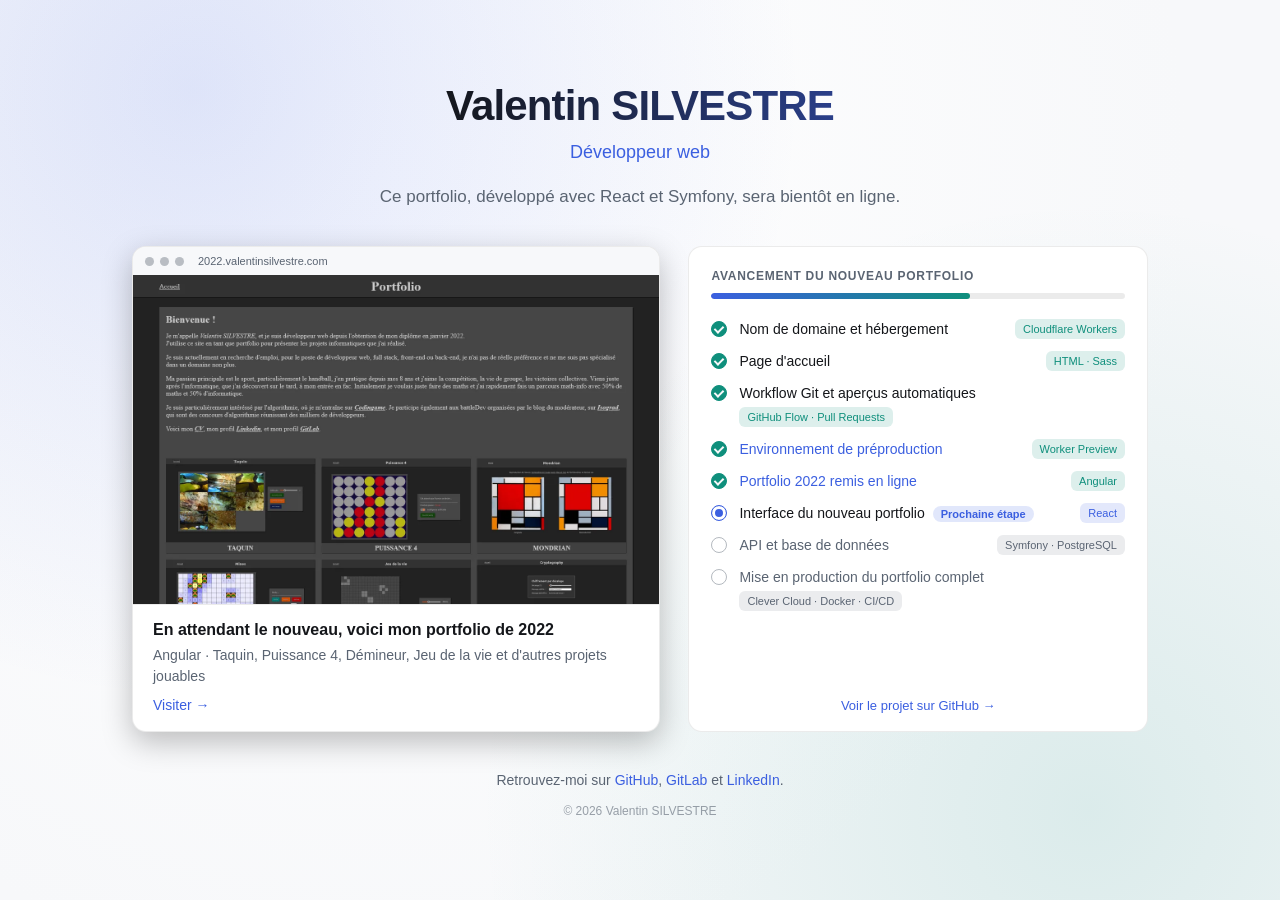
==== public/index.html @ eb4ae09c "feat: redesign landing page, add SEO and publish only public/ directory" ====
<!DOCTYPE html>
<html lang="fr">
    <head>
        <meta charset="UTF-8">
        <meta content="width=device-width, initial-scale=1.0" name="viewport">
        <title>Valentin SILVESTRE — Développeur web</title>
        <meta content="Valentin SILVESTRE, développeur web. Découvrez mon portfolio 2022 et suivez l'avancement de mon nouveau portfolio en React et Symfony."
              name="description">
        <link href="https://valentinsilvestre.com/" rel="canonical">

        <!-- Aperçu lors d'un partage (LinkedIn, Facebook, messageries…) -->
        <meta content="website" property="og:type">
        <meta content="fr_FR" property="og:locale">
        <meta content="Valentin SILVESTRE" property="og:site_name">
        <meta content="https://valentinsilvestre.com/" property="og:url">
        <meta content="Valentin SILVESTRE — Développeur web" property="og:title">
        <meta content="Découvrez mon portfolio 2022 et suivez l'avancement de mon nouveau portfolio en React et Symfony."
              property="og:description">
        <meta content="https://valentinsilvestre.com/images/og-image.jpg" property="og:image">
        <meta content="1200" property="og:image:width">
        <meta content="630" property="og:image:height">
        <meta content="Page d'accueil de Valentin SILVESTRE : portfolio 2022 et avancement du nouveau portfolio"
              property="og:image:alt">
        <meta content="summary_large_image" name="twitter:card">

        <!-- Couleur de la barre du navigateur sur mobile, selon le thème -->
        <meta content="#0f1115" media="(prefers-color-scheme: dark)" name="theme-color">
        <meta content="#f7f8fa" media="(prefers-color-scheme: light)" name="theme-color">

        <link href="favicon.ico" rel="icon" type="image/x-icon">
        <link href="style.css" rel="stylesheet">

        <!-- Données structurées : présente la personne aux moteurs de recherche (https://schema.org/Person) -->
        <script type="application/ld+json">
            {
                "@context": "https://schema.org",
                "@type": "Person",
                "name": "Valentin SILVESTRE",
                "jobTitle": "Développeur web",
                "url": "https://valentinsilvestre.com/",
                "sameAs": [
                    "https://github.com/ValentinSILVESTRE",
                    "https://gitlab.com/ValentinSILVESTRE",
                    "https://www.linkedin.com/in/valentin-silvestre1/"
                ]
            }
        </script>
    </head>
    <body>
        <div class="card">
            <h1>Valentin SILVESTRE</h1>
            <p class="role">Développeur web</p>
            <p class="subtitle">
                Ce portfolio, développé avec React et Symfony, sera bientôt en ligne.
            </p>

            <!-- Empilés sur mobile, côte à côte sur grand écran (portfolio 2022 à gauche, avancement à droite) -->
            <div class="panels">
                <a class="showcase" href="https://2022.valentinsilvestre.com">
                    <span class="showcase-frame">
                        <span class="showcase-bar">
                            <span></span><span></span><span></span>
                            <span class="showcase-url">2022.valentinsilvestre.com</span>
                        </span>
                        <img alt="Page d'accueil du portfolio 2022 avec la liste des projets" height="800"
                             src="images/portfolio-2022.webp" width="1280">
                    </span>
                    <span class="showcase-body">
                        <span class="showcase-title">En attendant le nouveau, voici mon portfolio de 2022</span>
                        <span class="showcase-text">
                            Angular · Taquin, Puissance 4, Démineur, Jeu de la vie et d'autres projets jouables
                        </span>
                        <span class="showcase-link">Visiter →</span>
                    </span>
                </a>

                <div class="progress">
                    <p class="progress-title">Avancement du nouveau portfolio</p>
                    <!-- Largeur à mettre à jour selon le nombre d'étapes « done » : 5 sur 8 = 62,5 % -->
                    <div aria-label="Avancement : 5 étapes sur 8" aria-valuemax="8" aria-valuemin="0" aria-valuenow="5"
                         class="progress-bar" role="progressbar">
                        <span style="width: 62.5%"></span>
                    </div>
                    <ul class="progress-list">
                        <li class="done">
                            <span class="step">Nom de domaine et hébergement</span>
                            <span class="tags">Cloudflare Workers</span>
                        </li>
                        <li class="done">
                            <span class="step">Page d'accueil</span>
                            <span class="tags">HTML · Sass</span>
                        </li>
                        <li class="done">
                            <span class="step">Workflow Git et aperçus automatiques</span>
                            <span class="tags">GitHub Flow · Pull Requests</span>
                        </li>
                        <li class="done">
                            <a class="step" href="https://develop-portfolio.valentin-silvestre.workers.dev/"
                               rel="noopener" target="_blank">Environnement de préproduction</a>
                            <span class="tags">Worker Preview</span>
                        </li>
                        <li class="done">
                            <a class="step" href="https://2022.valentinsilvestre.com">Portfolio 2022 remis en ligne</a>
                            <span class="tags">Angular</span>
                        </li>
                        <li class="next">
                            <span class="step">Interface du nouveau portfolio</span>
                            <span class="tags">React</span>
                        </li>
                        <li>
                            <span class="step">API et base de données</span>
                            <span class="tags">Symfony · PostgreSQL</span>
                        </li>
                        <li>
                            <span class="step">Mise en production du portfolio complet</span>
                            <span class="tags">Clever Cloud · Docker · CI/CD</span>
                        </li>
                    </ul>
                    <p class="repo-link">
                        <a href="https://github.com/ValentinSILVESTRE/Portfolio" rel="noopener" target="_blank">Voir le
                            projet sur GitHub →</a>
                    </p>
                </div>
            </div>

            <p class="contact">
                Retrouvez-moi sur
                <a href="https://github.com/ValentinSILVESTRE/" rel="noopener" target="_blank">GitHub</a>,
                <a href="https://gitlab.com/ValentinSILVESTRE" rel="noopener" target="_blank">GitLab</a>
                et
                <a href="https://www.linkedin.com/in/valentin-silvestre1/" rel="noopener" target="_blank">LinkedIn</a>.
            </p>

            <footer>© 2026 Valentin SILVESTRE</footer>
        </div>
    </body>
</html>
---- public/style.css ----
@charset "UTF-8";
:root {
  --bg: #f7f8fa;
  --bg-alt: #ffffff;
  --text: #14161a;
  --text-dim: #5a6472;
  --accent: #3b5fe0;
  --accent-2: #0f8f7c;
  --border: rgba(0, 0, 0, 0.08);
}

@media (prefers-color-scheme: dark) {
  :root:not([data-theme=light]) {
    --bg: #0f1115;
    --bg-alt: #15181f;
    --text: #f2f3f5;
    --text-dim: #9aa0ab;
    --accent: #6c8cff;
    --accent-2: #3ec9b0;
    --border: rgba(255, 255, 255, 0.08);
  }
}
:root[data-theme=dark] {
  --bg: #0f1115;
  --bg-alt: #15181f;
  --text: #f2f3f5;
  --text-dim: #9aa0ab;
  --accent: #6c8cff;
  --accent-2: #3ec9b0;
  --border: rgba(255, 255, 255, 0.08);
}

* {
  box-sizing: border-box;
}

body {
  display: flex;
  align-items: center;
  justify-content: center;
  min-height: 100vh;
  margin: 0;
  padding: 24px;
}
@media (max-width: 600px) {
  body {
    padding: 16px;
  }
}
body {
  background: radial-gradient(circle at 15% 10%, color-mix(in srgb, var(--accent) 16%, transparent), transparent 45%), radial-gradient(circle at 85% 90%, color-mix(in srgb, var(--accent-2) 12%, transparent), transparent 45%), radial-gradient(circle at 30% 20%, var(--bg-alt), var(--bg) 70%);
  background-attachment: fixed;
  color: var(--text);
  font-family: -apple-system, BlinkMacSystemFont, "Segoe UI", Roboto, Helvetica, Arial, sans-serif, "Apple Color Emoji", "Segoe UI Emoji";
}

h1 {
  margin: 0 0 12px;
  background: linear-gradient(90deg, var(--text) 30%, var(--accent));
  -webkit-background-clip: text;
  background-clip: text;
  color: transparent;
  font-size: clamp(28px, 5vw, 42px);
  font-weight: 700;
  letter-spacing: -0.02em;
}

.role {
  margin: 0 0 20px;
  color: var(--accent);
  font-size: 18px;
  font-weight: 500;
}

.subtitle {
  margin: 0 0 36px;
  color: var(--text-dim);
  font-size: 17px;
  line-height: 1.6;
}

.card {
  width: 100%;
  max-width: 560px;
  padding: 48px 32px;
  text-align: center;
}
@media (max-width: 600px) {
  .card {
    padding: 32px 0;
  }
}
@media (min-width: 960px) {
  .card {
    max-width: 1080px;
  }
}

.panels {
  display: grid;
  grid-template-columns: minmax(0, 1fr);
  gap: 32px;
  align-items: start;
}
@media (min-width: 960px) {
  .panels {
    grid-template-columns: minmax(0, 1.15fr) minmax(0, 1fr);
    gap: 28px;
    align-items: stretch;
  }
}

.showcase {
  border: 1px solid var(--border);
  border-radius: 14px;
  background: var(--bg-alt);
  display: block;
  overflow: hidden;
  color: inherit;
  text-align: left;
  text-decoration: none;
  box-shadow: 0 10px 30px rgba(0, 0, 0, 0.25);
  transition: transform 0.2s, border-color 0.2s, box-shadow 0.2s;
}
.showcase:hover, .showcase:focus-visible {
  border-color: var(--accent);
  box-shadow: 0 14px 36px rgba(0, 0, 0, 0.35);
  transform: translateY(-3px);
}
.showcase:hover .showcase-link, .showcase:focus-visible .showcase-link {
  text-decoration: underline;
}

.showcase-frame {
  display: block;
  border-bottom: 1px solid var(--border);
}
.showcase-frame img {
  display: block;
  width: 100%;
  height: auto;
}

.showcase-bar {
  display: flex;
  align-items: center;
  gap: 6px;
  padding: 8px 12px;
  background: var(--bg);
}
.showcase-bar > span:not(.showcase-url) {
  width: 9px;
  height: 9px;
  border-radius: 50%;
  background: var(--text-dim);
  opacity: 0.4;
}

.showcase-url {
  margin-left: 8px;
  color: var(--text-dim);
  font-size: 11px;
}

.showcase-body {
  display: flex;
  flex-direction: column;
  gap: 6px;
  padding: 16px 20px 18px;
}

.showcase-title {
  font-size: 16px;
  font-weight: 600;
}

.showcase-text {
  color: var(--text-dim);
  font-size: 14px;
  line-height: 1.5;
}

.showcase-link {
  margin-top: 4px;
  color: var(--accent);
  font-size: 14px;
  font-weight: 500;
}

.progress {
  border: 1px solid var(--border);
  border-radius: 14px;
  background: var(--bg-alt);
  padding: 22px 22px 18px;
  text-align: left;
}
@media (min-width: 960px) {
  .progress {
    display: flex;
    flex-direction: column;
  }
}

.progress-title {
  margin: 0 0 10px;
  color: var(--text-dim);
  font-size: 12px;
  font-weight: 600;
  letter-spacing: 0.06em;
  text-transform: uppercase;
}

.progress-bar {
  overflow: hidden;
  height: 6px;
  margin-bottom: 20px;
  border-radius: 999px;
  background: var(--border);
}
.progress-bar span {
  display: block;
  height: 100%;
  border-radius: inherit;
  background: linear-gradient(90deg, var(--accent), var(--accent-2));
}

.progress-list {
  display: flex;
  flex-direction: column;
  gap: 12px;
  margin: 0;
  padding: 0;
  list-style: none;
}
.progress-list li {
  position: relative;
  display: flex;
  flex-wrap: wrap;
  align-items: center;
  justify-content: space-between;
  gap: 4px 12px;
  padding-left: 28px;
  color: var(--text-dim);
  font-size: 14px;
  line-height: 20px;
}
.progress-list a.step {
  color: var(--accent);
  font-weight: 500;
  text-decoration: none;
}
.progress-list a.step:hover {
  text-decoration: underline;
}

.progress-list li::before {
  content: "";
  position: absolute;
  top: 2px;
  left: 0;
  box-sizing: border-box;
  width: 16px;
  height: 16px;
  border: 1.5px solid var(--text-dim);
  border-radius: 50%;
  opacity: 0.45;
}
.progress-list li.done {
  color: var(--text);
}
.progress-list li.done::before {
  border-color: var(--accent-2);
  background: var(--accent-2);
  opacity: 1;
}
.progress-list li.done::after {
  content: "";
  position: absolute;
  top: 5px;
  left: 5px;
  box-sizing: border-box;
  width: 6px;
  height: 9px;
  border: solid var(--bg);
  border-width: 0 2px 2px 0;
  transform: rotate(45deg);
}
.progress-list li.next {
  color: var(--text);
}
.progress-list li.next::before {
  border-color: var(--accent);
  box-shadow: inset 0 0 0 3px var(--bg-alt), inset 0 0 0 8px var(--accent);
  opacity: 1;
}
.progress-list li.next .step::after {
  content: "Prochaine étape";
  margin-left: 8px;
  padding: 2px 8px;
  border-radius: 999px;
  background: color-mix(in srgb, var(--accent) 15%, transparent);
  color: var(--accent);
  font-size: 11px;
  font-weight: 600;
  line-height: 16px;
}

.tags {
  padding: 2px 8px;
  border-radius: 6px;
  background: color-mix(in srgb, var(--text-dim) 12%, transparent);
  color: var(--text-dim);
  font-size: 11px;
  font-weight: 500;
  line-height: 16px;
}
.done > .tags {
  background: color-mix(in srgb, var(--accent-2) 14%, transparent);
  color: var(--accent-2);
}
.next > .tags {
  background: color-mix(in srgb, var(--accent) 14%, transparent);
  color: var(--accent);
}

.repo-link {
  margin: 18px 0 0;
  font-size: 13px;
  text-align: center;
}
.repo-link a {
  color: var(--accent);
  font-weight: 500;
  text-decoration: none;
}
.repo-link a:hover {
  text-decoration: underline;
}
@media (min-width: 960px) {
  .repo-link {
    margin-top: auto;
    padding-top: 18px;
  }
}

.contact {
  margin: 40px 0 0;
  color: var(--text-dim);
  font-size: 14px;
}
.contact a {
  color: var(--accent);
  font-weight: 500;
  text-decoration: none;
}
.contact a:hover {
  text-decoration: underline;
}

footer {
  margin-top: 16px;
  color: var(--text-dim);
  font-size: 12px;
  opacity: 0.6;
}
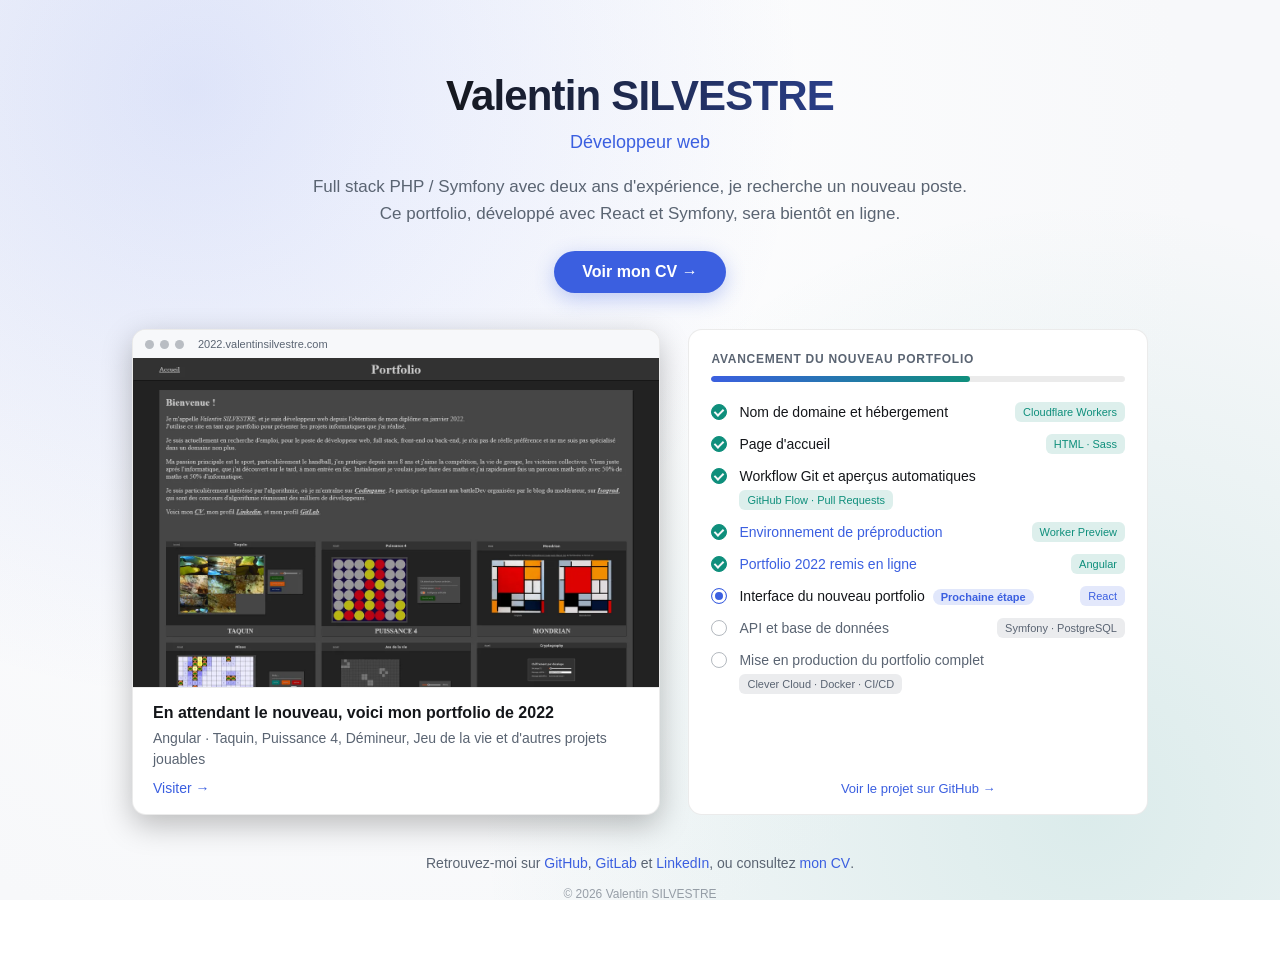
==== commit ebd64e45: "feat: publish CV page and highlight it on the landing page" ====
--- a/public/index.html
+++ b/public/index.html
@@ -4,7 +4,7 @@
         <meta charset="UTF-8">
         <meta content="width=device-width, initial-scale=1.0" name="viewport">
         <title>Valentin SILVESTRE — Développeur web</title>
-        <meta content="Valentin SILVESTRE, développeur web. Découvrez mon portfolio 2022 et suivez l'avancement de mon nouveau portfolio en React et Symfony."
+        <meta content="Valentin SILVESTRE, développeur web full stack PHP / Symfony. Consultez mon CV, découvrez mon portfolio 2022 et suivez l'avancement de mon nouveau portfolio en React et Symfony."
               name="description">
         <link href="https://valentinsilvestre.com/" rel="canonical">
 
@@ -14,12 +14,12 @@
         <meta content="Valentin SILVESTRE" property="og:site_name">
         <meta content="https://valentinsilvestre.com/" property="og:url">
         <meta content="Valentin SILVESTRE — Développeur web" property="og:title">
-        <meta content="Découvrez mon portfolio 2022 et suivez l'avancement de mon nouveau portfolio en React et Symfony."
+        <meta content="Consultez mon CV, découvrez mon portfolio 2022 et suivez l'avancement de mon nouveau portfolio en React et Symfony."
               property="og:description">
         <meta content="https://valentinsilvestre.com/images/og-image.jpg" property="og:image">
         <meta content="1200" property="og:image:width">
         <meta content="630" property="og:image:height">
-        <meta content="Page d'accueil de Valentin SILVESTRE : portfolio 2022 et avancement du nouveau portfolio"
+        <meta content="Page d'accueil de Valentin SILVESTRE : lien vers le CV, portfolio 2022 et avancement du nouveau portfolio"
               property="og:image:alt">
         <meta content="summary_large_image" name="twitter:card">
 
@@ -51,8 +51,10 @@
             <h1>Valentin SILVESTRE</h1>
             <p class="role">Développeur web</p>
             <p class="subtitle">
+                Full stack PHP / Symfony avec deux ans d'expérience, je recherche un nouveau poste.<br>
                 Ce portfolio, développé avec React et Symfony, sera bientôt en ligne.
             </p>
+            <a class="cta" href="cv/">Voir mon CV →</a>
 
             <!-- Empilés sur mobile, côte à côte sur grand écran (portfolio 2022 à gauche, avancement à droite) -->
             <div class="panels">
@@ -128,7 +130,8 @@
                 <a href="https://github.com/ValentinSILVESTRE/" rel="noopener" target="_blank">GitHub</a>,
                 <a href="https://gitlab.com/ValentinSILVESTRE" rel="noopener" target="_blank">GitLab</a>
                 et
-                <a href="https://www.linkedin.com/in/valentin-silvestre1/" rel="noopener" target="_blank">LinkedIn</a>.
+                <a href="https://www.linkedin.com/in/valentin-silvestre1/" rel="noopener" target="_blank">LinkedIn</a>,
+                ou consultez <a href="cv/">mon CV</a>.
             </p>
 
             <footer>© 2026 Valentin SILVESTRE</footer>
--- a/public/style.css
+++ b/public/style.css
@@ -73,10 +73,32 @@
 }
 
 .subtitle {
-  margin: 0 0 36px;
+  margin: 0 0 24px;
   color: var(--text-dim);
   font-size: 17px;
   line-height: 1.6;
+}
+
+.cta {
+  display: inline-block;
+  margin: 0 0 36px;
+  padding: 12px 28px;
+  border-radius: 999px;
+  background: var(--accent);
+  color: var(--bg-alt);
+  font-size: 16px;
+  font-weight: 600;
+  text-decoration: none;
+  box-shadow: 0 6px 20px color-mix(in srgb, var(--accent) 30%, transparent);
+  transition: transform 0.15s ease, box-shadow 0.15s ease;
+}
+.cta:hover {
+  box-shadow: 0 8px 24px color-mix(in srgb, var(--accent) 40%, transparent);
+  transform: translateY(-1px);
+}
+.cta:focus-visible {
+  outline: 2px solid var(--accent);
+  outline-offset: 3px;
 }
 
 .card {
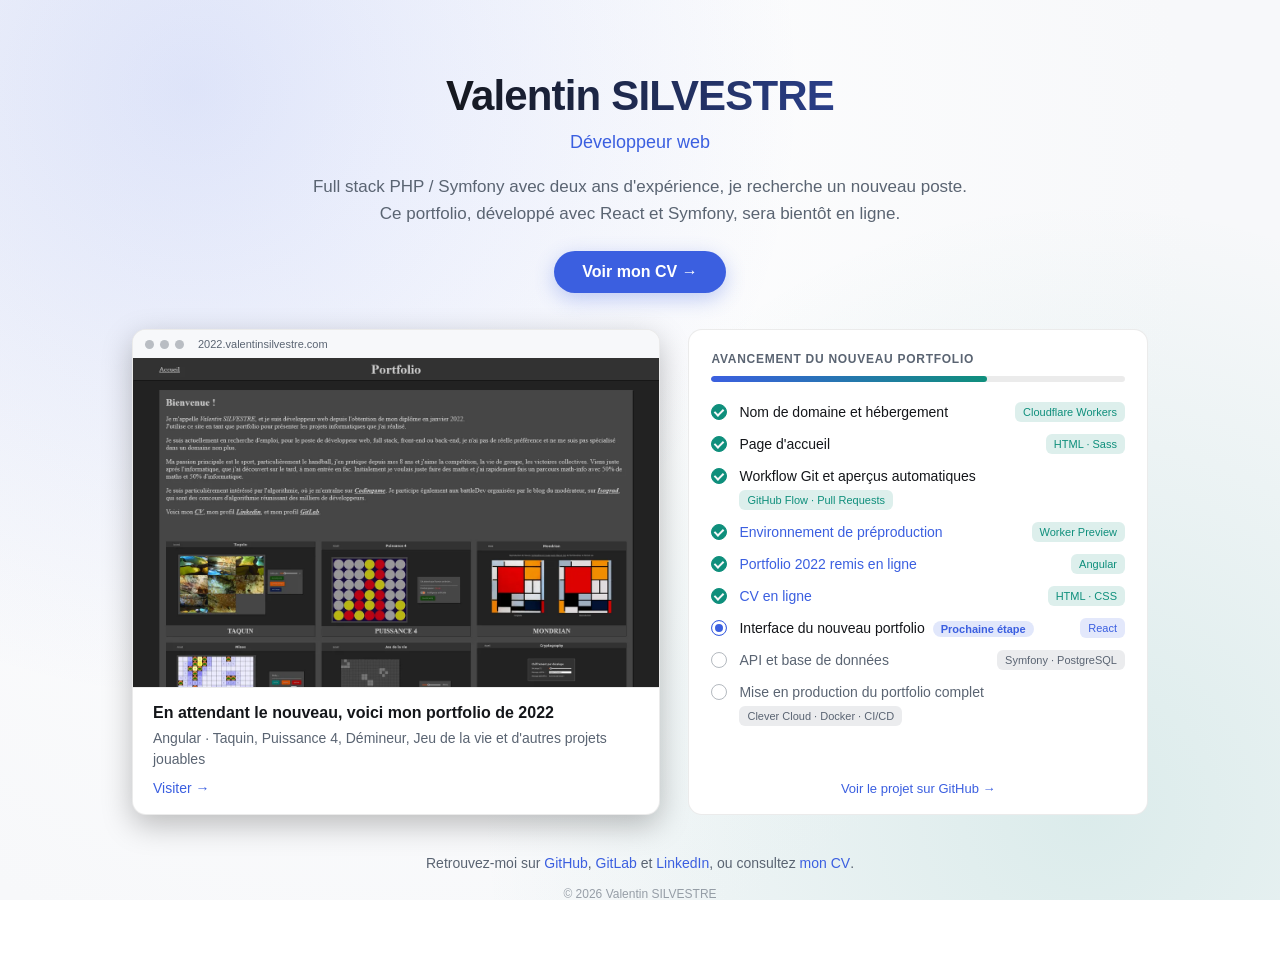
==== commit 8ba62253: "feat: add CV step to the landing page progress card" ====
--- a/public/index.html
+++ b/public/index.html
@@ -78,10 +78,10 @@
 
                 <div class="progress">
                     <p class="progress-title">Avancement du nouveau portfolio</p>
-                    <!-- Largeur à mettre à jour selon le nombre d'étapes « done » : 5 sur 8 = 62,5 % -->
-                    <div aria-label="Avancement : 5 étapes sur 8" aria-valuemax="8" aria-valuemin="0" aria-valuenow="5"
+                    <!-- Largeur à mettre à jour selon le nombre d'étapes « done » : 6 sur 9 = 66,7 % -->
+                    <div aria-label="Avancement : 6 étapes sur 9" aria-valuemax="9" aria-valuemin="0" aria-valuenow="6"
                          class="progress-bar" role="progressbar">
-                        <span style="width: 62.5%"></span>
+                        <span style="width: 66.7%"></span>
                     </div>
                     <ul class="progress-list">
                         <li class="done">
@@ -104,6 +104,10 @@
                         <li class="done">
                             <a class="step" href="https://2022.valentinsilvestre.com">Portfolio 2022 remis en ligne</a>
                             <span class="tags">Angular</span>
+                        </li>
+                        <li class="done">
+                            <a class="step" href="cv/">CV en ligne</a>
+                            <span class="tags">HTML · CSS</span>
                         </li>
                         <li class="next">
                             <span class="step">Interface du nouveau portfolio</span>
